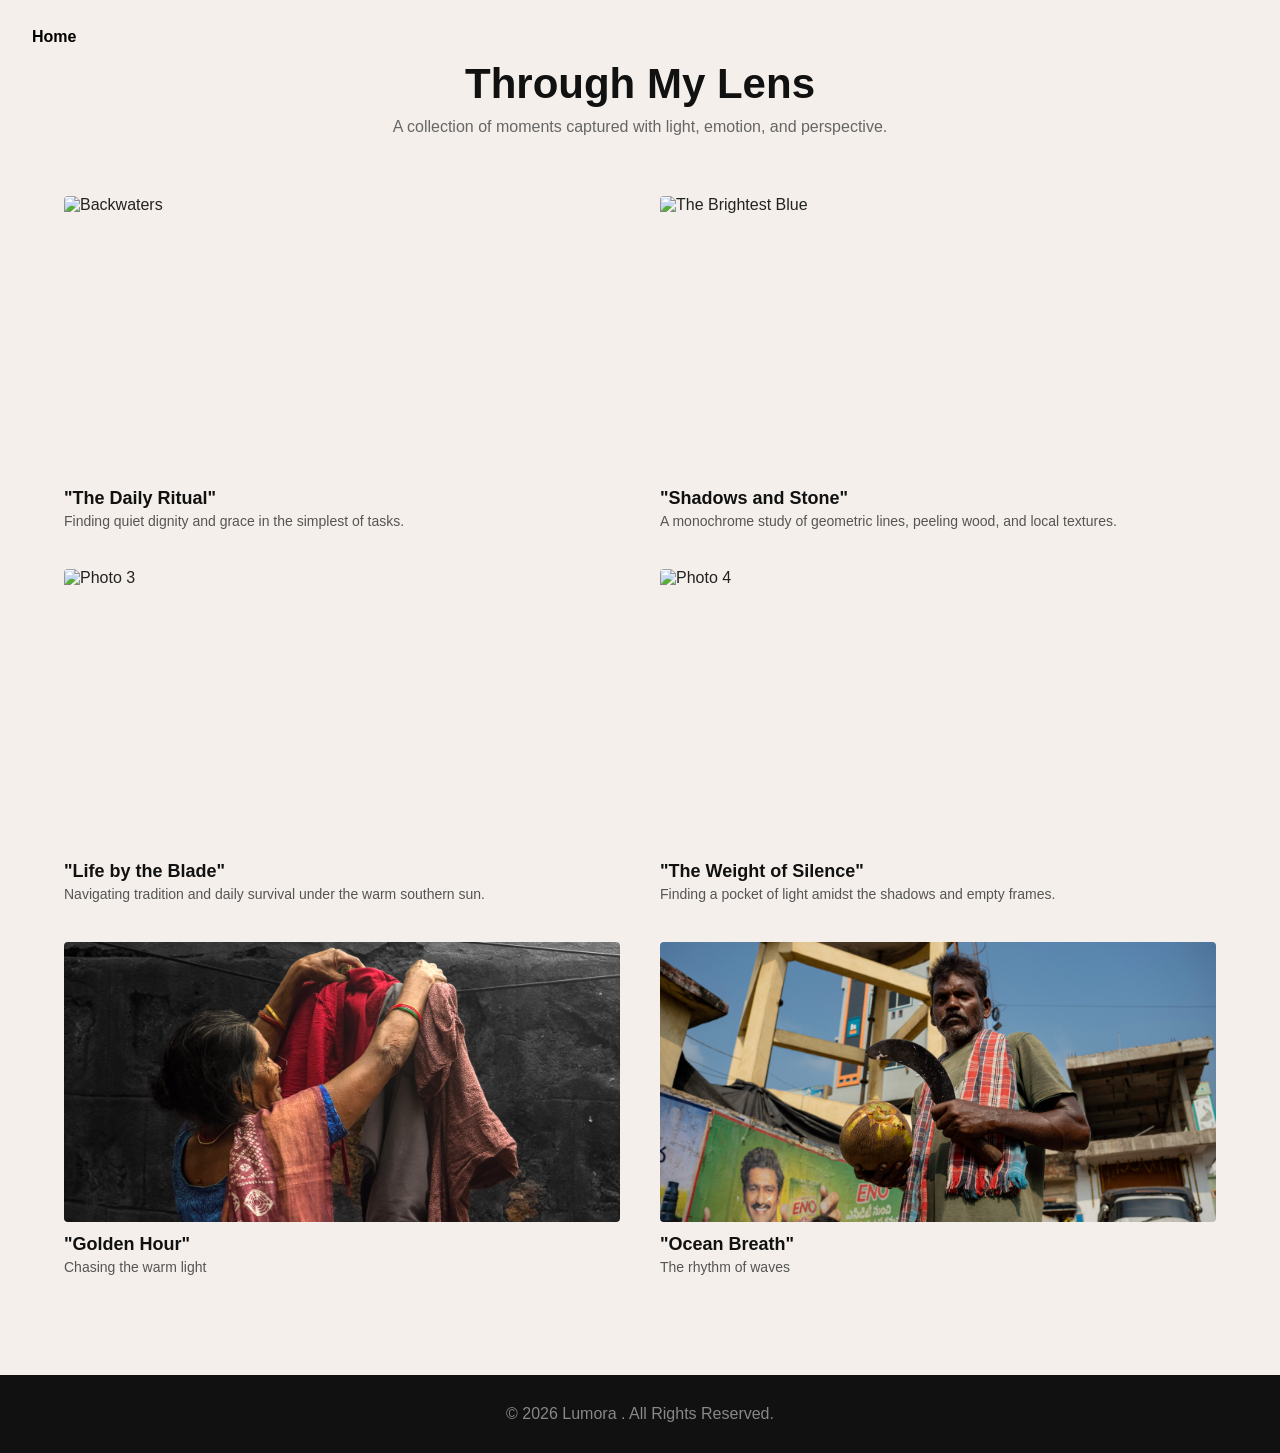
==== images.html @ bbc05624 "initial website upload" ====
<!DOCTYPE html>
<html lang="en">
<head>
    <meta charset="UTF-8">
    <meta name="viewport" content="width=device-width, initial-scale=1.0">
    <title>Lumora | Images</title>
    <link rel="stylesheet" href="css/images.css">
</head>
<body>

<section class="hero">
    <h2>Through My Lens</h2>
    <p>A collection of moments captured with light, emotion, and perspective.</p>
</section>

<section class="gallery">

    <div class="card">
        <img src="C:\Users\sanja\Desktop\MINE\images\photo1.jpg" alt="Backwaters">
        <h3>"The Daily Ritual"</h3>
        <p>Finding quiet dignity and grace in the simplest of tasks.</p>
    </div>

    <div class="card">
        <img src="C:\Users\sanja\Desktop\MINE\images\photo2.jpg" alt="The Brightest Blue">
        <h3>"Shadows and Stone"</h3>
        <p>A monochrome study of geometric lines, peeling wood, and local textures.</p>
    </div>

    <div class="card">
        <img src="C:\Users\sanja\Desktop\MINE\images\photo3.jpg" alt="Photo 3">
        <h3>"Life by the Blade"</h3>
        <p>Navigating tradition and daily survival under the warm southern sun.</p>
    </div>

    <div class="card">
        <img src="C:\Users\sanja\Desktop\MINE\images\photo4.jpg" alt="Photo 4">
        <h3>"The Weight of Silence"</h3>
        <p>Finding a pocket of light amidst the shadows and empty frames.</p>
    </div>

    <div class="card">
        <img src="images/photo5.jpg" alt="Photo 5">
        <h3>"Golden Hour"</h3>
        <p>Chasing the warm light</p>
    </div>

    <div class="card">
        <img src="images/photo6.jpg" alt="Photo 6">
        <h3>"Ocean Breath"</h3>
        <p>The rhythm of waves</p>
    </div>

</section>

<footer>
    <p>© 2026 Lumora . All Rights Reserved.</p>
</footer>

</body>
    <a href="index.html" class="home-link1">Home</a>
</html>
---- css/images.css ----
* {
    margin: 0;
    padding: 0;
    box-sizing: border-box;
    font-family: Arial, sans-serif;
}

body {
    background: #f4efea; /* Soft off-white background matching your goal layout */
    color: #222222;      /* Dark text contrast */
}

header {
    display: flex;
    justify-content: space-between;
    align-items: center;
    padding: 20px 60px;
    background: #000;
}

header h1 {
    letter-spacing: 3px;
    color: white;
}

nav a {
    color: white;
    text-decoration: none;
    margin-left: 25px;
    transition: .3s;
}

nav a:hover,
nav .active {
    color: gold;
}

.hero {
    text-align: center;
    padding: 60px 20px;
}

.hero h2 {
    font-size: 42px;
    margin-bottom: 10px;
    color: #111;
}

.hero p {
    color: #666;
}

/* --- GRID FIXED HERE --- */
section.gallery {
    width: 90%;
    max-width: 1200px; /* Changed from 120px to 1200px */
    margin: 0 auto;
    display: grid;
    grid-template-columns: repeat(auto-fit, minmax(400px, 1fr)); /* Balanced multi-column sizing */
    gap: 40px; /* Spacious gaps matching your layout sample */
    padding-bottom: 60px;
}

.card {
    width: 100%;
    display: flex;
    flex-direction: column;
}

.card img {
    width: 100%;
    height: 280px;       /* Set a slightly larger box height for clarity */
    object-fit: cover;   /* Prevents images from stretching or squeezing */
    display: block;
    border-radius: 4px;  /* Subtle corner curve matching the example look */
    margin-bottom: 12px; /* Gap between picture and text below it */
    transition: 0.4s;
}

.card img:hover {
    transform: scale(1.02);
}

/* Typography styles for labels under the photos */
.card h3 {
    font-size: 18px;
    font-weight: bold;
    color: #111;
    margin-bottom: 4px;
}

.card p {
    font-size: 14px;
    color: #555;
}

footer {
    text-align: center;
    padding: 30px;
    background: #111;
    color: #888;
    margin-top: 40px;
}
 .home-link1 {
      position: fixed; 
      top: 20px;
      left: 20px;
      text-decoration: none;
      color: black;
      font-weight: bold;
      font-size: 1rem;
      padding: 8px 12px;
      border-radius: 5px;
    }

    .home-link:hover {
      color: gray;
      
    }
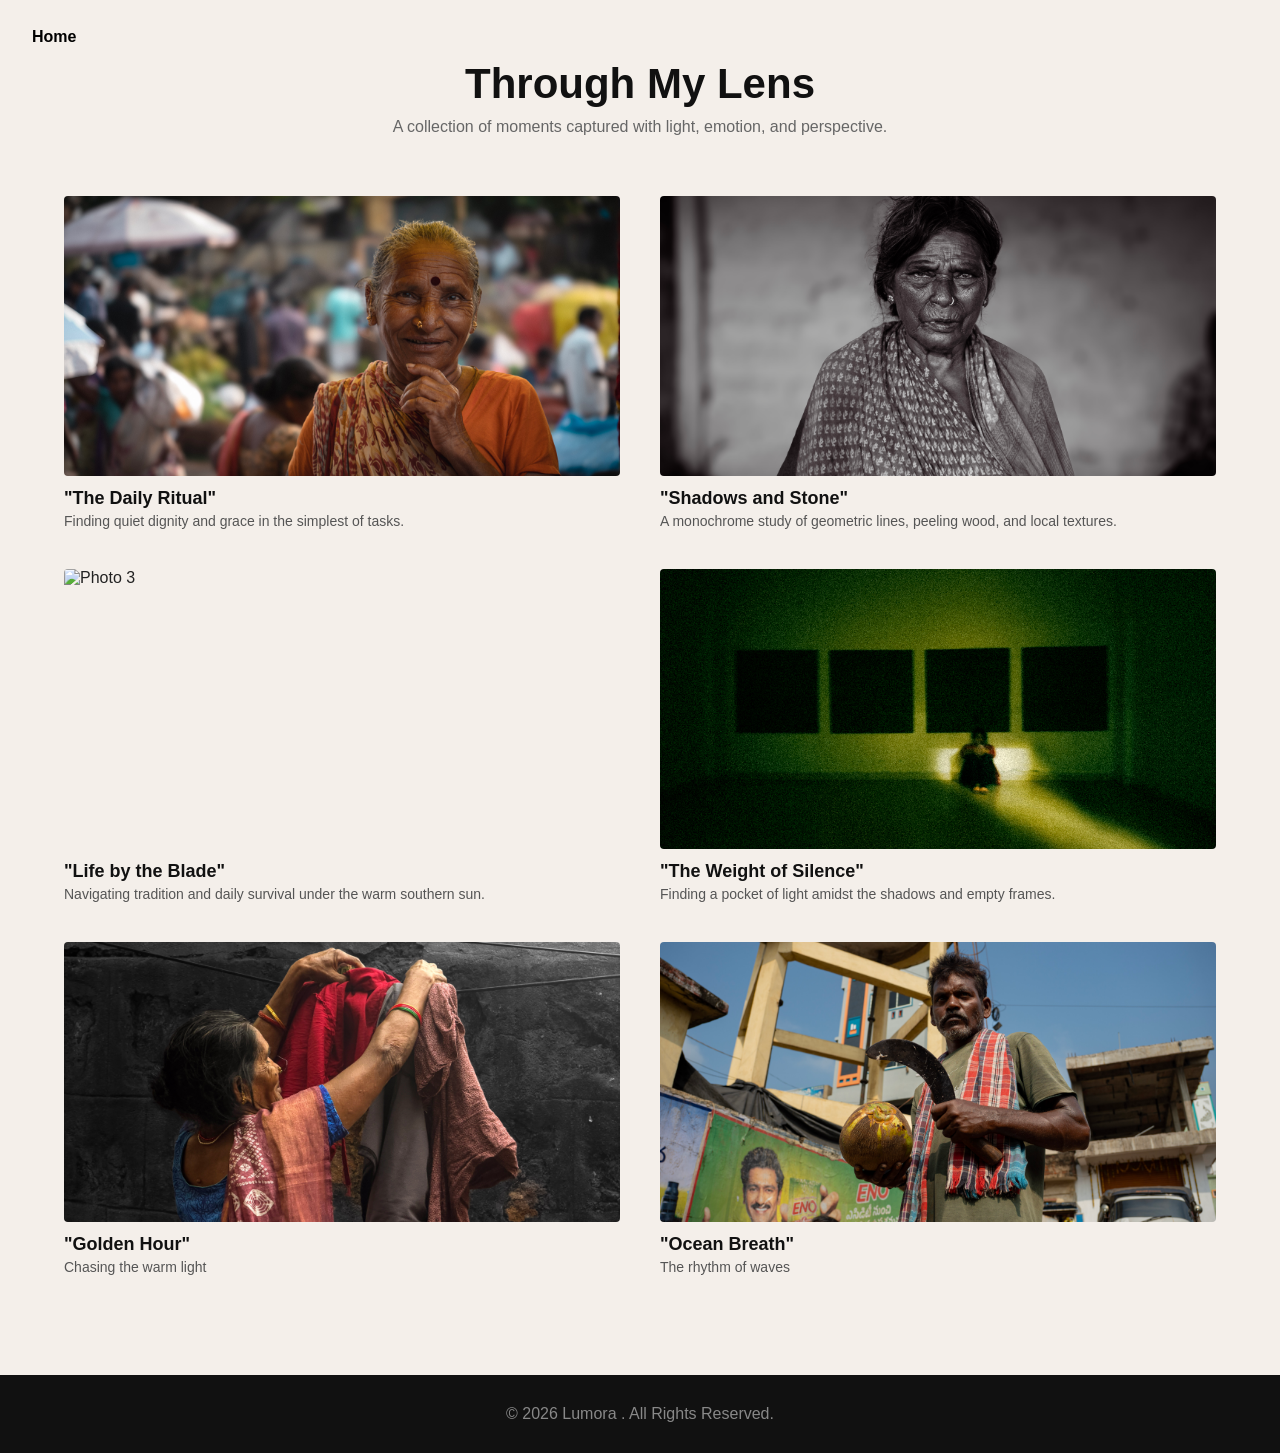
==== commit a6886e5b: "updated all remaining asset links to relative paths" ====
--- a/images.html
+++ b/images.html
@@ -16,37 +16,37 @@
 <section class="gallery">
 
     <div class="card">
-        <img src="C:\Users\sanja\Desktop\MINE\images\photo1.jpg" alt="Backwaters">
+        <img src="images\photo1.jpg" alt="Backwaters">
         <h3>"The Daily Ritual"</h3>
         <p>Finding quiet dignity and grace in the simplest of tasks.</p>
     </div>
 
     <div class="card">
-        <img src="C:\Users\sanja\Desktop\MINE\images\photo2.jpg" alt="The Brightest Blue">
+        <img src="images\photo2.jpg" alt="The Brightest Blue">
         <h3>"Shadows and Stone"</h3>
         <p>A monochrome study of geometric lines, peeling wood, and local textures.</p>
     </div>
 
     <div class="card">
-        <img src="C:\Users\sanja\Desktop\MINE\images\photo3.jpg" alt="Photo 3">
+        <img src="images\photo3.jpg" alt="Photo 3">
         <h3>"Life by the Blade"</h3>
         <p>Navigating tradition and daily survival under the warm southern sun.</p>
     </div>
 
     <div class="card">
-        <img src="C:\Users\sanja\Desktop\MINE\images\photo4.jpg" alt="Photo 4">
+        <img src="images\photo4.jpg" alt="Photo 4">
         <h3>"The Weight of Silence"</h3>
         <p>Finding a pocket of light amidst the shadows and empty frames.</p>
     </div>
 
     <div class="card">
-        <img src="images/photo5.jpg" alt="Photo 5">
+        <img src="images\photo5.jpg" alt="Photo 5">
         <h3>"Golden Hour"</h3>
         <p>Chasing the warm light</p>
     </div>
 
     <div class="card">
-        <img src="images/photo6.jpg" alt="Photo 6">
+        <img src="images\photo6.jpg" alt="Photo 6">
         <h3>"Ocean Breath"</h3>
         <p>The rhythm of waves</p>
     </div>
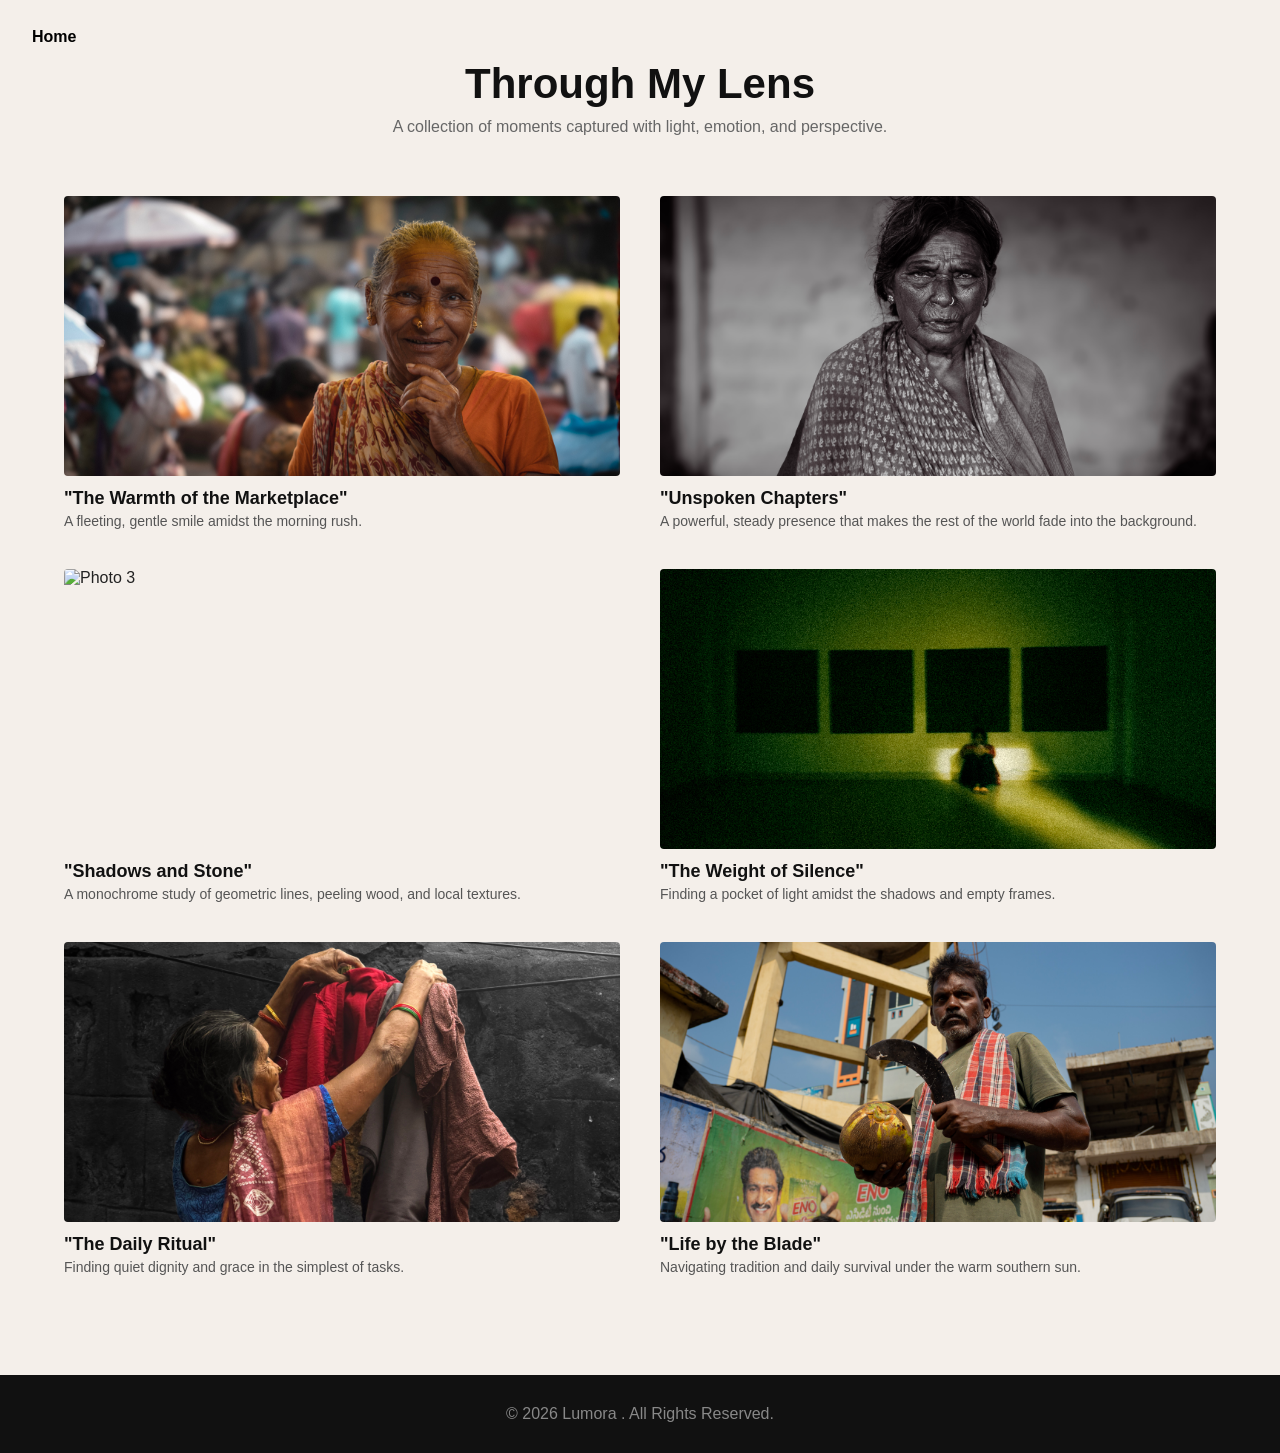
==== commit 98e1d9e6: "updated all remaining asset links to relative paths" ====
--- a/images.html
+++ b/images.html
@@ -17,20 +17,20 @@
 
     <div class="card">
         <img src="images\photo1.jpg" alt="Backwaters">
-        <h3>"The Daily Ritual"</h3>
-        <p>Finding quiet dignity and grace in the simplest of tasks.</p>
+        <h3>"The Warmth of the Marketplace"</h3>
+        <p>A fleeting, gentle smile amidst the morning rush.</p>
     </div>
 
     <div class="card">
         <img src="images\photo2.jpg" alt="The Brightest Blue">
-        <h3>"Shadows and Stone"</h3>
-        <p>A monochrome study of geometric lines, peeling wood, and local textures.</p>
+        <h3>"Unspoken Chapters"</h3>
+        <p>A powerful, steady presence that makes the rest of the world fade into the background.</p>
     </div>
 
     <div class="card">
         <img src="images\photo3.jpg" alt="Photo 3">
-        <h3>"Life by the Blade"</h3>
-        <p>Navigating tradition and daily survival under the warm southern sun.</p>
+        <h3>"Shadows and Stone"</h3>
+        <p>A monochrome study of geometric lines, peeling wood, and local textures.</p>
     </div>
 
     <div class="card">
@@ -41,14 +41,14 @@
 
     <div class="card">
         <img src="images\photo5.jpg" alt="Photo 5">
-        <h3>"Golden Hour"</h3>
-        <p>Chasing the warm light</p>
+        <h3>"The Daily Ritual"</h3>
+        <p>Finding quiet dignity and grace in the simplest of tasks.</p>
     </div>
 
     <div class="card">
         <img src="images\photo6.jpg" alt="Photo 6">
-        <h3>"Ocean Breath"</h3>
-        <p>The rhythm of waves</p>
+        <h3>"Life by the Blade"</h3>
+        <p>Navigating tradition and daily survival under the warm southern sun.</p>
     </div>
 
 </section>
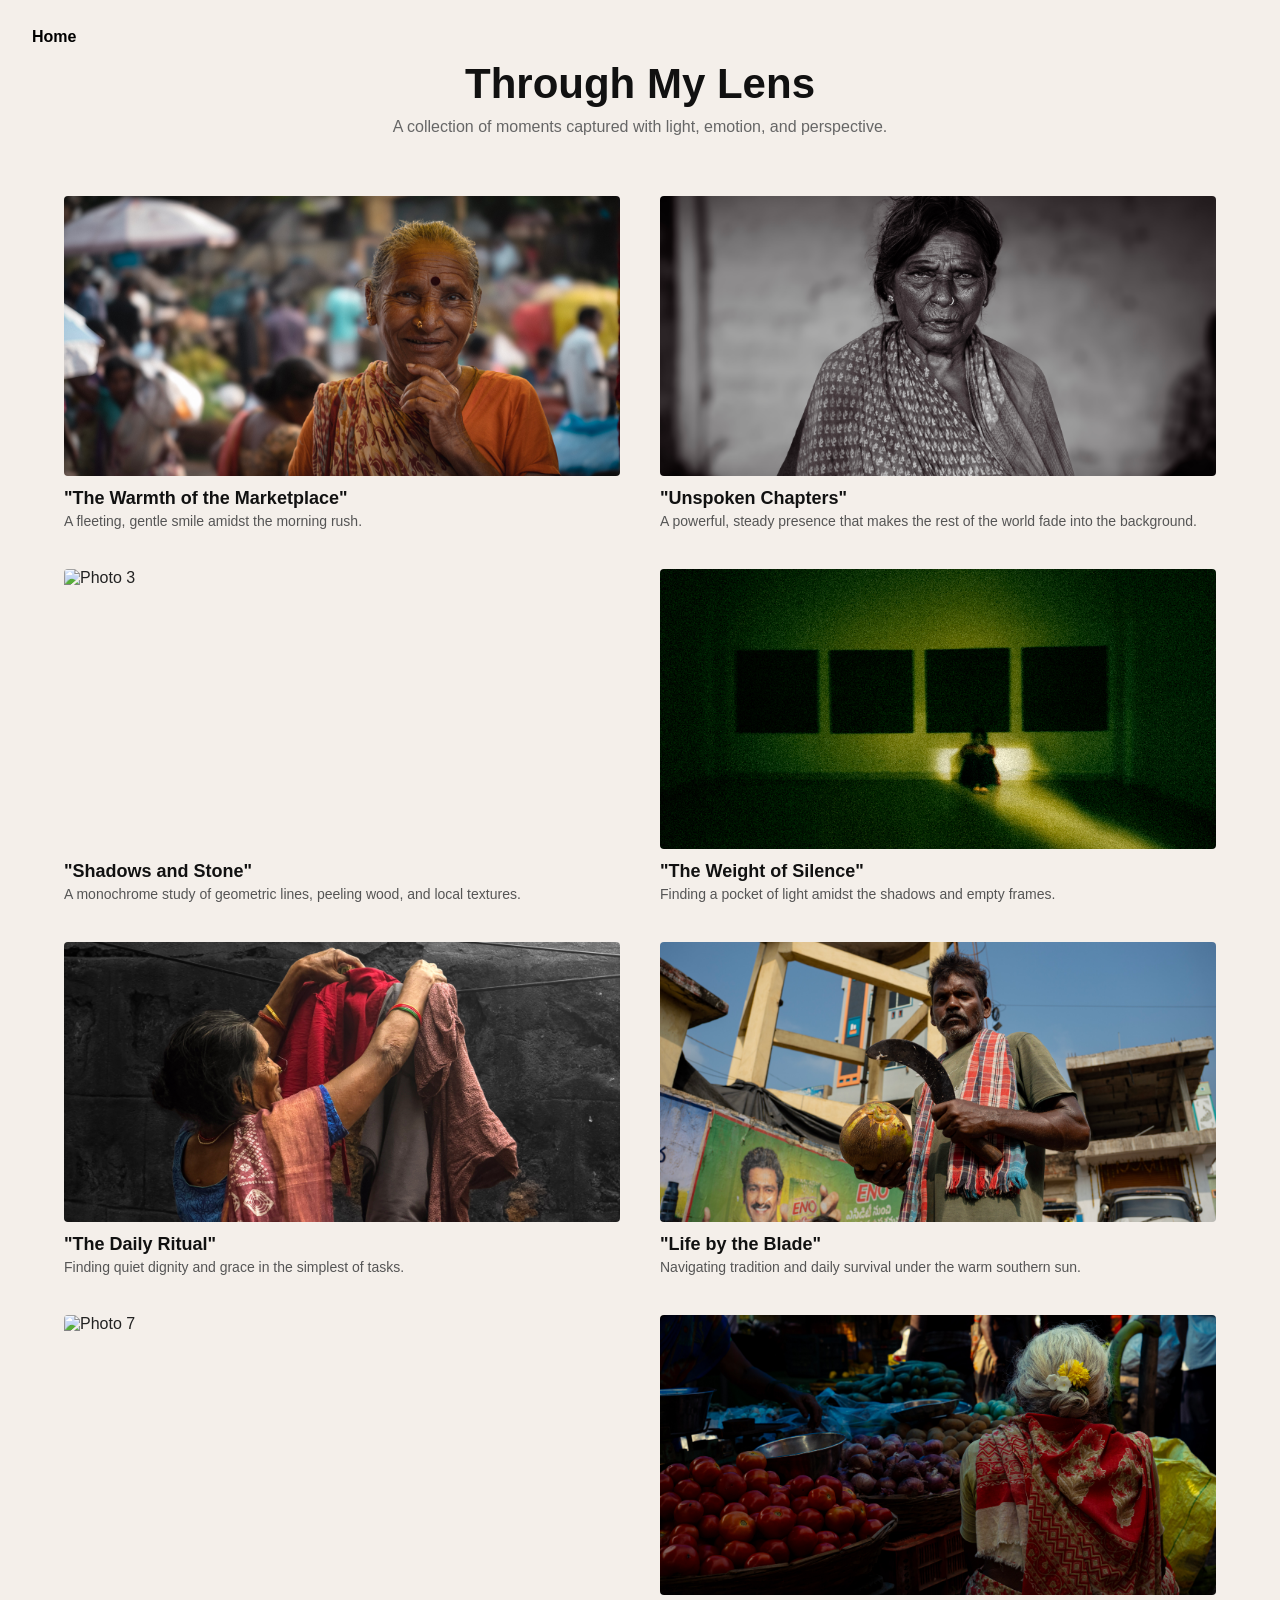
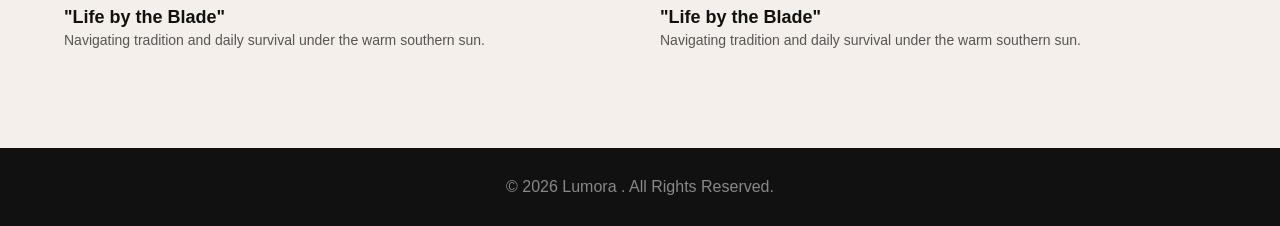
==== commit 61b5fe47: "updated all remaining asset links to relative paths" ====
--- a/images.html
+++ b/images.html
@@ -50,6 +50,16 @@
         <h3>"Life by the Blade"</h3>
         <p>Navigating tradition and daily survival under the warm southern sun.</p>
     </div>
+     <div class="card">
+        <img src="images\photo7.jpg" alt="Photo 7">
+        <h3>"Life by the Blade"</h3>
+        <p>Navigating tradition and daily survival under the warm southern sun.</p>
+    </div>
+     <div class="card">
+        <img src="images\photo8.jpg" alt="Photo 8">
+        <h3>"Life by the Blade"</h3>
+        <p>Navigating tradition and daily survival under the warm southern sun.</p>
+    </div>
 
 </section>
 
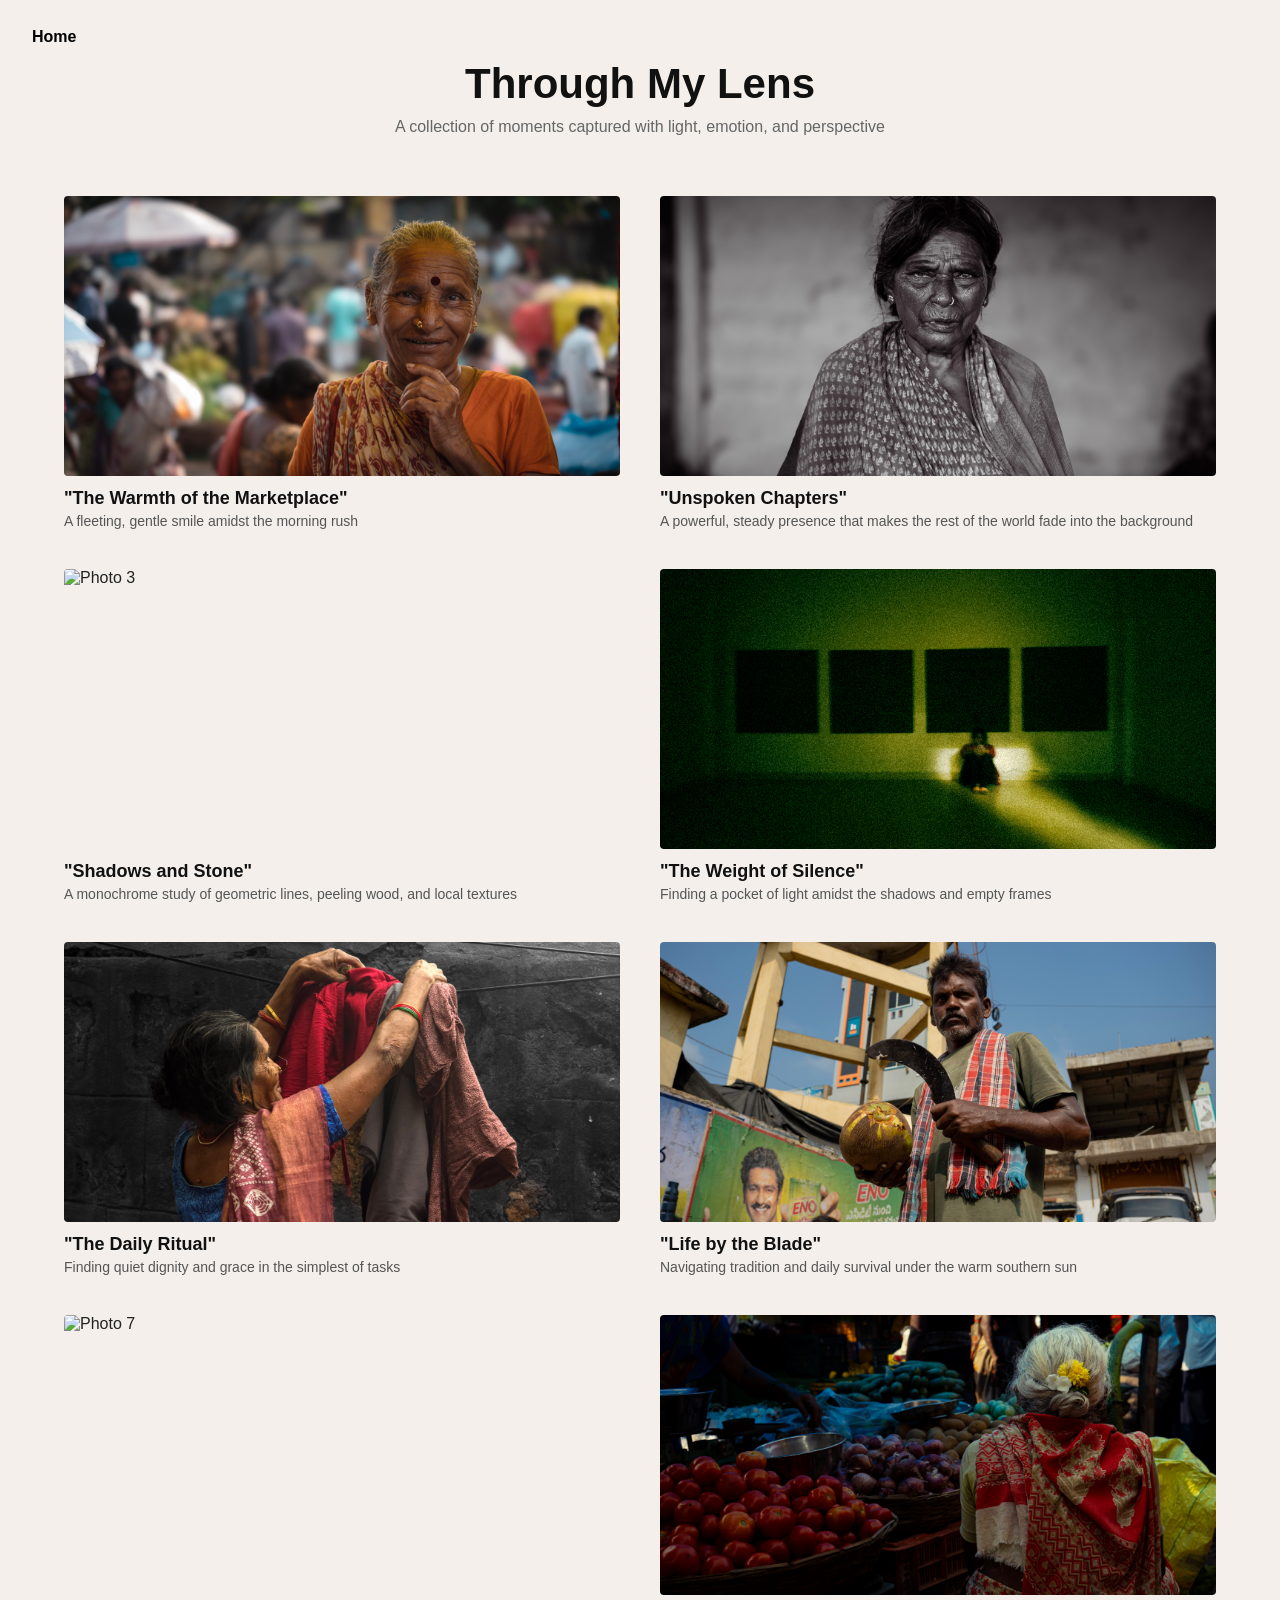
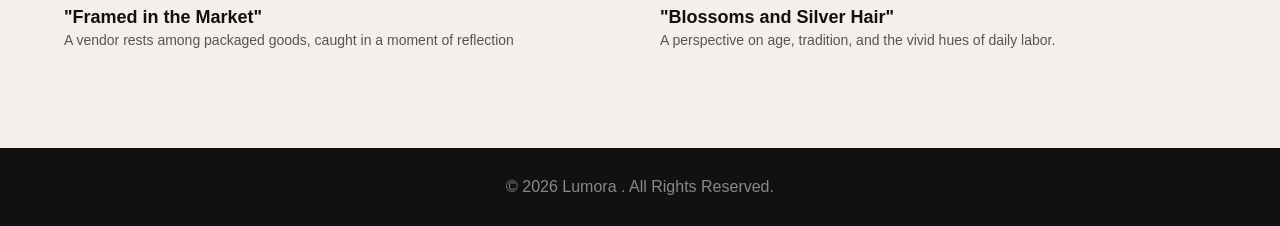
==== commit 2e08b1b0: "updated all remaining asset links to relative paths" ====
--- a/images.html
+++ b/images.html
@@ -10,7 +10,7 @@
 
 <section class="hero">
     <h2>Through My Lens</h2>
-    <p>A collection of moments captured with light, emotion, and perspective.</p>
+    <p>A collection of moments captured with light, emotion, and perspective</p>
 </section>
 
 <section class="gallery">
@@ -18,47 +18,47 @@
     <div class="card">
         <img src="images\photo1.jpg" alt="Backwaters">
         <h3>"The Warmth of the Marketplace"</h3>
-        <p>A fleeting, gentle smile amidst the morning rush.</p>
+        <p>A fleeting, gentle smile amidst the morning rush</p>
     </div>
 
     <div class="card">
         <img src="images\photo2.jpg" alt="The Brightest Blue">
         <h3>"Unspoken Chapters"</h3>
-        <p>A powerful, steady presence that makes the rest of the world fade into the background.</p>
+        <p>A powerful, steady presence that makes the rest of the world fade into the background</p>
     </div>
 
     <div class="card">
         <img src="images\photo3.jpg" alt="Photo 3">
         <h3>"Shadows and Stone"</h3>
-        <p>A monochrome study of geometric lines, peeling wood, and local textures.</p>
+        <p>A monochrome study of geometric lines, peeling wood, and local textures</p>
     </div>
 
     <div class="card">
         <img src="images\photo4.jpg" alt="Photo 4">
         <h3>"The Weight of Silence"</h3>
-        <p>Finding a pocket of light amidst the shadows and empty frames.</p>
+        <p>Finding a pocket of light amidst the shadows and empty frames</p>
     </div>
 
     <div class="card">
         <img src="images\photo5.jpg" alt="Photo 5">
         <h3>"The Daily Ritual"</h3>
-        <p>Finding quiet dignity and grace in the simplest of tasks.</p>
+        <p>Finding quiet dignity and grace in the simplest of tasks</p>
     </div>
 
     <div class="card">
         <img src="images\photo6.jpg" alt="Photo 6">
         <h3>"Life by the Blade"</h3>
-        <p>Navigating tradition and daily survival under the warm southern sun.</p>
+        <p>Navigating tradition and daily survival under the warm southern sun</p>
     </div>
      <div class="card">
         <img src="images\photo7.jpg" alt="Photo 7">
-        <h3>"Life by the Blade"</h3>
-        <p>Navigating tradition and daily survival under the warm southern sun.</p>
+        <h3>"Framed in the Market"</h3>
+        <p>A vendor rests among packaged goods, caught in a moment of reflection</p>
     </div>
      <div class="card">
         <img src="images\photo8.jpg" alt="Photo 8">
-        <h3>"Life by the Blade"</h3>
-        <p>Navigating tradition and daily survival under the warm southern sun.</p>
+        <h3>"Blossoms and Silver Hair"</h3>
+        <p>A perspective on age, tradition, and the vivid hues of daily labor.</p>
     </div>
 
 </section>
